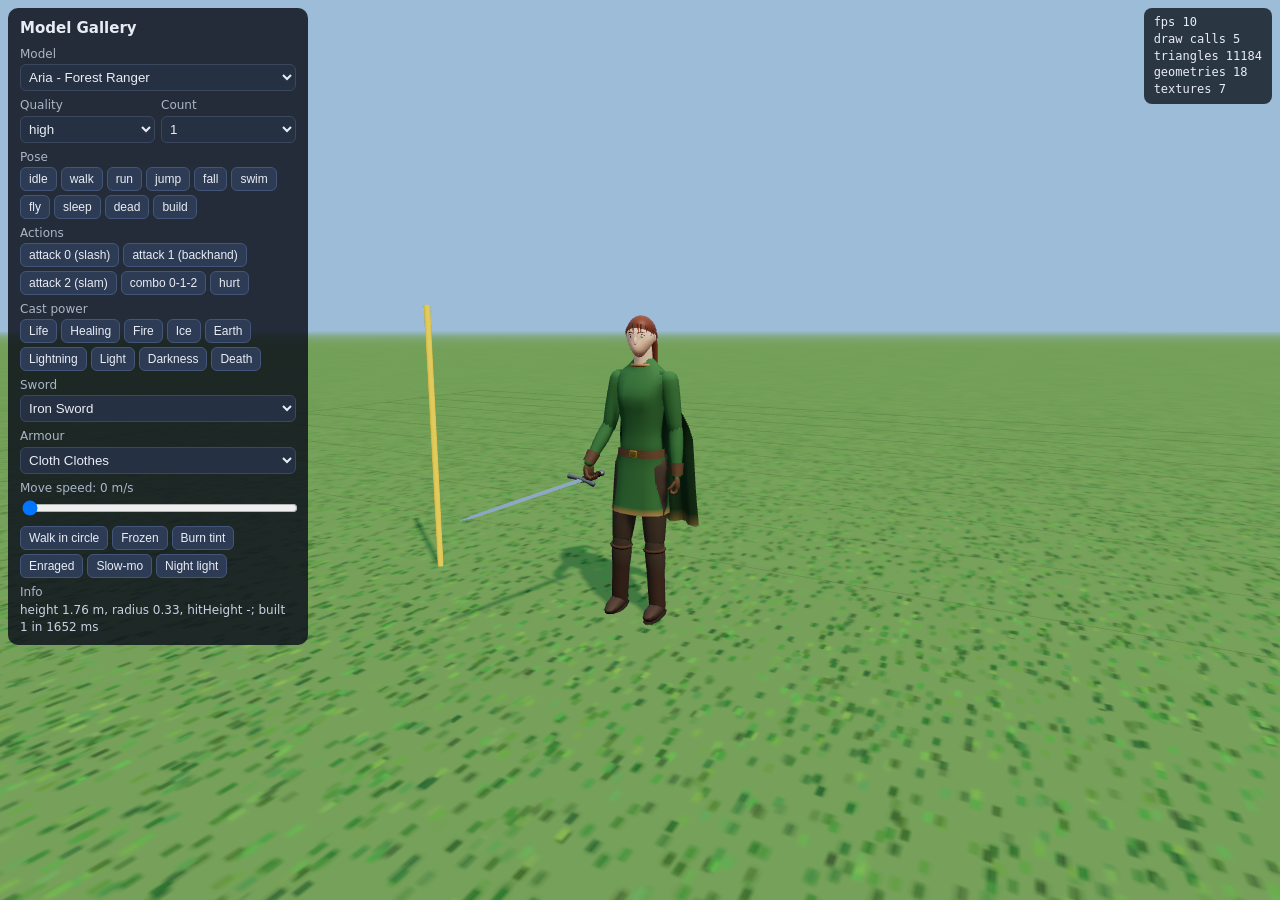
==== models-test.html @ 24b9a74f "Nine Planets Quest: 3D browser adventure game Nine worlds behind portals, temples with guardian boss" ====
<!doctype html>
<html lang="en">
<head>
<meta charset="utf-8">
<meta name="viewport" content="width=device-width, initial-scale=1">
<title>Nine Planets Quest - Model Gallery</title>
<style>
  html, body { margin: 0; height: 100%; overflow: hidden; background: #1b2230; font: 13px/1.35 system-ui, Segoe UI, sans-serif; color: #e8edf5; }
  #ui { position: absolute; left: 8px; top: 8px; width: 300px; max-height: calc(100% - 16px); overflow-y: auto; background: rgba(16, 20, 30, 0.86); border-radius: 10px; padding: 10px 12px; box-sizing: border-box; }
  #ui h1 { font-size: 15px; margin: 0 0 8px; }
  #ui label { display: block; margin: 6px 0 2px; color: #a9b6c9; font-size: 12px; }
  select, input[type=range] { width: 100%; box-sizing: border-box; }
  select { background: #263043; color: #e8edf5; border: 1px solid #3a475e; border-radius: 6px; padding: 4px; }
  .btns { display: flex; flex-wrap: wrap; gap: 4px; }
  button { background: #2e3b54; color: #e8edf5; border: 1px solid #44557a; border-radius: 6px; padding: 4px 8px; cursor: pointer; font-size: 12px; }
  button:hover { background: #3b4c6d; }
  button.on { background: #4a7a3a; border-color: #6aa050; }
  #stats { position: absolute; right: 8px; top: 8px; background: rgba(16, 20, 30, 0.8); border-radius: 8px; padding: 6px 10px; font: 12px/1.4 ui-monospace, Consolas, monospace; white-space: pre; }
  #err { position: absolute; left: 320px; bottom: 8px; right: 8px; color: #ffb0b0; font: 12px ui-monospace, monospace; white-space: pre-wrap; }
  .row { display: flex; gap: 6px; align-items: center; }
  .row > * { flex: 1; }
</style>
<script type="importmap">
{ "imports": { "three": "./vendor/three/build/three.module.js", "three/addons/": "./vendor/three/examples/jsm/" } }
</script>
</head>
<body>
<div id="ui">
  <h1>Model Gallery</h1>
  <label>Model</label>
  <select id="model"></select>
  <div class="row"><div><label>Quality</label><select id="quality"><option>high</option><option>low</option></select></div>
  <div><label>Count</label><select id="count"><option>1</option><option>9</option><option>30</option></select></div></div>
  <div id="poses"><label>Pose</label><div class="btns" id="poseBtns"></div></div>
  <div id="actions"><label>Actions</label><div class="btns" id="actBtns"></div></div>
  <div id="castsBox"><label>Cast power</label><div class="btns" id="castBtns"></div></div>
  <div id="gear">
    <label>Sword</label><select id="sword"></select>
    <label>Armour</label><select id="armor"></select>
  </div>
  <label>Move speed: <span id="spdv">0</span> m/s</label>
  <input type="range" id="speed" min="0" max="12" step="0.1" value="0">
  <div class="btns" style="margin-top:6px">
    <button id="walkAround">Walk in circle</button>
    <button id="frozen">Frozen</button>
    <button id="tint">Burn tint</button>
    <button id="enraged">Enraged</button>
    <button id="slow">Slow-mo</button>
    <button id="night">Night light</button>
  </div>
  <label>Info</label>
  <div id="info" style="font-size:12px;color:#c8d2e2"></div>
</div>
<div id="stats"></div>
<div id="err"></div>
<script type="module">
import * as THREE from 'three';
import { CHARACTERS, DIMENSIONS, NIGHT_CREATURES, SWORDS, ARMORS, POWERS } from './src/data.js';

const errEl = document.getElementById('err');
const logErr = (e) => { console.error(e); errEl.textContent += (e && e.stack ? e.stack : String(e)) + '\n'; };
window.addEventListener('error', (e) => logErr(e.error || e.message));

let Characters = {}, Enemies = {}, Bosses = {};
try { Characters = await import('./src/models/characters.js'); } catch (e) { logErr(e); }
try { Enemies = await import('./src/models/enemies.js'); } catch (e) { logErr(e); }
try { Bosses = await import('./src/models/bosses.js'); } catch (e) { logErr(e); }

// ---------------------------------------------------------------- renderer & scene
const quality0 = new URLSearchParams(location.search).get('q') || 'high';
const renderer = new THREE.WebGLRenderer({ antialias: quality0 === 'high', powerPreference: 'high-performance' });
renderer.outputColorSpace = THREE.SRGBColorSpace;
renderer.toneMapping = THREE.ACESFilmicToneMapping;
renderer.shadowMap.enabled = true; renderer.shadowMap.type = THREE.PCFSoftShadowMap;
renderer.setPixelRatio(Math.min(devicePixelRatio, quality0 === 'high' ? 1.5 : 1));
renderer.setSize(innerWidth, innerHeight);
document.body.prepend(renderer.domElement);
const scene = new THREE.Scene();
scene.background = new THREE.Color('#9cbcd8');
scene.fog = new THREE.Fog('#9cbcd8', 40, 140);
const camera = new THREE.PerspectiveCamera(65, innerWidth / innerHeight, 0.1, 1500);

// procedural sky environment for reflections
{
  const pm = new THREE.PMREMGenerator(renderer);
  const env = new THREE.Scene();
  const g = new THREE.SphereGeometry(10, 32, 16);
  const c = []; const p = g.attributes.position;
  for (let i = 0; i < p.count; i++) { const y = p.getY(i) / 10; const col = new THREE.Color().lerpColors(new THREE.Color('#6a5a48'), new THREE.Color('#9cc4ec'), THREE.MathUtils.smoothstep(y, -0.2, 0.3)); c.push(col.r, col.g, col.b); }
  g.setAttribute('color', new THREE.Float32BufferAttribute(c, 3));
  env.add(new THREE.Mesh(g, new THREE.MeshBasicMaterial({ side: THREE.BackSide, vertexColors: true })));
  const sunb = new THREE.Mesh(new THREE.SphereGeometry(1, 8, 8), new THREE.MeshBasicMaterial({ color: new THREE.Color(8, 7, 6) }));
  sunb.position.set(5, 6, 3); env.add(sunb);
  scene.environment = pm.fromScene(env, 0.04).texture;
}
const hemi = new THREE.HemisphereLight('#cfe2ff', '#5a4a38', 0.9);
scene.add(hemi);
const sun = new THREE.DirectionalLight('#fff1d6', 2.6);
sun.position.set(12, 20, 9);
sun.castShadow = true;
sun.shadow.mapSize.set(2048, 2048);
Object.assign(sun.shadow.camera, { left: -14, right: 14, top: 14, bottom: -14, near: 1, far: 70 });
sun.shadow.bias = -0.0004; sun.shadow.normalBias = 0.03;
scene.add(sun); scene.add(sun.target);
// ground
{
  const cv = document.createElement('canvas'); cv.width = cv.height = 512;
  const x = cv.getContext('2d');
  x.fillStyle = '#5b7a3a'; x.fillRect(0, 0, 512, 512);
  for (let i = 0; i < 9000; i++) { x.fillStyle = `hsl(${85 + Math.random() * 25},${35 + Math.random() * 20}%,${22 + Math.random() * 16}%)`; x.fillRect(Math.random() * 512, Math.random() * 512, 2, 4); }
  const t = new THREE.CanvasTexture(cv); t.wrapS = t.wrapT = THREE.RepeatWrapping; t.repeat.set(40, 40); t.colorSpace = THREE.SRGBColorSpace;
  const ground = new THREE.Mesh(new THREE.PlaneGeometry(300, 300), new THREE.MeshStandardMaterial({ map: t, roughness: 0.95 }));
  ground.rotation.x = -Math.PI / 2; ground.receiveShadow = true; scene.add(ground);
  const grid = new THREE.GridHelper(20, 20, 0x334422, 0x334422); grid.position.y = 0.002; grid.material.opacity = 0.25; grid.material.transparent = true; scene.add(grid);
  // 1.8 m reference pole
  const pole = new THREE.Mesh(new THREE.CylinderGeometry(0.02, 0.02, 1.8), new THREE.MeshStandardMaterial({ color: '#ffcc33' }));
  pole.position.set(-1.6, 0.9, 0); pole.castShadow = true; scene.add(pole);
  window.__pole = pole;
}

// ---------------------------------------------------------------- orbit camera
const orbit = { target: new THREE.Vector3(0, 1, 0), dist: 4.2, yaw: 0.5, pitch: 0.18 };
function placeCam() {
  orbit.pitch = Math.max(-0.2, Math.min(1.45, orbit.pitch));
  const c = Math.cos(orbit.pitch);
  camera.position.set(orbit.target.x + Math.sin(orbit.yaw) * c * orbit.dist, orbit.target.y + Math.sin(orbit.pitch) * orbit.dist, orbit.target.z + Math.cos(orbit.yaw) * c * orbit.dist);
  camera.lookAt(orbit.target);
}
let drag = null;
renderer.domElement.addEventListener('pointerdown', (e) => { drag = { x: e.clientX, y: e.clientY, b: e.button, shift: e.shiftKey }; renderer.domElement.setPointerCapture(e.pointerId); });
renderer.domElement.addEventListener('pointermove', (e) => {
  if (!drag) return;
  const dx = e.clientX - drag.x, dy = e.clientY - drag.y; drag.x = e.clientX; drag.y = e.clientY;
  if (drag.b === 2 || drag.shift) {
    const r = new THREE.Vector3().setFromMatrixColumn(camera.matrix, 0), u = new THREE.Vector3(0, 1, 0);
    orbit.target.addScaledVector(r, -dx * orbit.dist * 0.0015).addScaledVector(u, dy * orbit.dist * 0.0015);
  } else { orbit.yaw -= dx * 0.008; orbit.pitch += dy * 0.006; }
});
renderer.domElement.addEventListener('pointerup', () => (drag = null));
renderer.domElement.addEventListener('contextmenu', (e) => e.preventDefault());
renderer.domElement.addEventListener('wheel', (e) => { orbit.dist *= Math.exp(e.deltaY * 0.001); orbit.dist = Math.max(0.4, Math.min(80, orbit.dist)); }, { passive: true });
addEventListener('resize', () => { renderer.setSize(innerWidth, innerHeight); camera.aspect = innerWidth / innerHeight; camera.updateProjectionMatrix(); });

// ---------------------------------------------------------------- model list
const sel = document.getElementById('model');
const entries = [];
function group(label, items) {
  const og = document.createElement('optgroup'); og.label = label;
  for (const it of items) { const o = document.createElement('option'); o.value = entries.length; o.textContent = it.name; entries.push(it); og.appendChild(o); }
  sel.appendChild(og);
}
group('Heroes', CHARACTERS.map((c) => ({ name: `${c.name} - ${c.title}`, type: 'hero', def: c })));
group('NPCs', [
  { name: 'Merchant', type: 'npc', kind: 'merchant' },
  ...[1, 2, 3, 4, 5, 6, 7, 8].map((s) => ({ name: `Villager #${s}`, type: 'npc', kind: 'villager', seed: s })),
  ...DIMENSIONS.map((d, i) => ({ name: `${d.bandit.name} (bandit, ${d.name})`, type: 'npc', kind: 'bandit', outfit: d.bandit.outfit, seed: i + 1 })),
  ...DIMENSIONS.map((d, i) => ({ name: `${d.bandit.name} Captain (${d.name})`, type: 'npc', kind: 'bandit_captain', outfit: d.bandit.outfit, seed: i + 1 })),
]);
DIMENSIONS.forEach((d) => group(`Enemies - ${d.name}`, d.enemies.map((e) => ({ name: `${e.name} (${e.shape})`, type: 'enemy', def: e }))));
group('Night creatures', NIGHT_CREATURES.map((e) => ({ name: `${e.name} (${e.shape})`, type: 'enemy', def: e })));
group('Bosses', DIMENSIONS.map((d) => ({ name: `${d.boss.name}, ${d.boss.title} (${d.boss.shape})`, type: 'boss', def: d.boss })));
DIMENSIONS.forEach((d) => { if (d.temples) group(`Temple guardians - ${d.name}`, d.temples.map((t) => ({ name: `${t.boss.name}, ${t.boss.title} (${t.boss.shape}, ${t.name})`, type: 'boss', def: t.boss }))); });
group('Friendly summons', [['treant', 'Treant Buddy'], ['golem', 'Rock Golem'], ['golem', 'Snow Golem', '#e8eef4'], ['bird', 'Storm Bird'], ['phoenix', 'Fire Phoenix'], ['skeleton', 'Skeleton Army'], ['spirit', 'Shadow Clone', '#6a4aff']].map(([kind, name, color]) => ({ name: `${name} (summon ${kind})`, type: 'summon', kind, color })));

const swordSel = document.getElementById('sword');
swordSel.innerHTML = '<option value="-1">(none)</option>' + SWORDS.map((s, i) => `<option value="${i}">${s.name}</option>`).join('');
const armorSel = document.getElementById('armor');
armorSel.innerHTML = ARMORS.map((a, i) => `<option value="${i}">${a.name}</option>`).join('');
swordSel.value = 3;

// ---------------------------------------------------------------- spawning
let rigs = [], entry = null, walkAround = false, frozen = false, tint = false, enraged = false, slow = false;
const qualitySel = document.getElementById('quality'); qualitySel.value = quality0;
const countSel = document.getElementById('count');
function create(e) {
  const quality = qualitySel.value;
  if (e.type === 'hero') return Characters.createHero(e.def, { quality });
  if (e.type === 'npc') return Characters.createNPC(e.kind, { outfit: e.outfit, seed: e.seed || 1, quality });
  if (e.type === 'enemy') return Enemies.createEnemy(e.def, { quality });
  if (e.type === 'boss') return Bosses.createBoss(e.def, { quality });
  if (e.type === 'summon') return Enemies.createSummon(e.kind, { color: e.color, quality });
}
function spawn() {
  for (const r of rigs) { try { r.dispose(); } catch (e) { logErr(e); } }
  rigs = [];
  entry = entries[+sel.value];
  const n = +countSel.value;
  const t0 = performance.now();
  try {
    for (let i = 0; i < n; i++) {
      const r = create(entry);
      if (!r) throw new Error('create returned nothing');
      const cols = Math.ceil(Math.sqrt(n));
      const sp = Math.max(1.6, (r.radius || 0.5) * 2.8);
      r.root.position.set((i % cols - (cols - 1) / 2) * sp, 0, (Math.floor(i / cols) - (cols - 1) / 2) * sp);
      scene.add(r.root);
      rigs.push(r);
    }
  } catch (e) { logErr(e); }
  const buildMs = performance.now() - t0;
  buildUI();
  applyGear();
  const r = rigs[0];
  if (r) {
    const h = r.height || 1.8;
    orbit.target.set(0, h * 0.55, 0);
    orbit.dist = Math.max(2.6, h * 2.3) * (n > 1 ? 2.2 : 1);
    document.getElementById('info').textContent = `height ${(+h).toFixed(2)} m, radius ${(+r.radius).toFixed(2)}, hitHeight ${r.hitHeight !== undefined ? (+r.hitHeight).toFixed(2) : '-'}; built ${n} in ${buildMs.toFixed(0)} ms` + (r.moves ? `; moves: ${r.moves.join(', ')}` : '');
  }
  window.__rigs = rigs;
}
function applyGear() {
  for (const r of rigs) {
    if (r.setSword && entry.type === 'hero') { const i = +swordSel.value; r.setSword(i < 0 ? null : SWORDS[i]); }
    if (r.setArmor && entry.type === 'hero') r.setArmor(ARMORS[+armorSel.value]);
    if (r.setFrozen) r.setFrozen(frozen);
    if (r.setTint) r.setTint(tint ? (entry.type === 'summon' ? '#7dff8a' : '#ff6a1a') : null);
    if (r.setEnraged) r.setEnraged(enraged);
  }
}
function btn(parent, label, fn) { const b = document.createElement('button'); b.textContent = label; b.onclick = () => { try { fn(); } catch (e) { logErr(e); } }; parent.appendChild(b); return b; }
let curPose = 'idle';
function buildUI() {
  const pb = document.getElementById('poseBtns'), ab = document.getElementById('actBtns'), cb = document.getElementById('castBtns');
  pb.innerHTML = ''; ab.innerHTML = ''; cb.innerHTML = '';
  const human = entry.type === 'hero' || entry.type === 'npc';
  const poses = human ? ['idle', 'walk', 'run', 'jump', 'fall', 'swim', 'fly', 'sleep', 'dead', 'build'] : ['idle', 'move', 'dead'];
  for (const p of poses) btn(pb, p, () => { curPose = p; for (const r of rigs) r.setPose(p); if (p === 'walk' || p === 'move') setSpeed(human ? 1.5 : (entry.def.speed || 3)); if (p === 'run') setSpeed(6); if (p === 'idle') setSpeed(0); });
  document.getElementById('castsBox').style.display = human ? '' : 'none';
  document.getElementById('gear').style.display = entry.type === 'hero' ? '' : 'none';
  if (human) {
    ['attack 0 (slash)', 'attack 1 (backhand)', 'attack 2 (slam)'].forEach((l, i) => btn(ab, l, () => { for (const r of rigs) showTiming(r.attack(i)); }));
    btn(ab, 'combo 0-1-2', () => { let t = 0; for (const i of [0, 1, 2]) { setTimeout(() => { for (const r of rigs) showTiming(r.attack(i)); }, t * 1000); t += 0.5; } });
    for (const p of POWERS) btn(cb, p.name, () => { for (const r of rigs) showTiming(r.cast(p.id)); });
  } else if (entry.type === 'enemy' || entry.type === 'summon') {
    btn(ab, 'attack', () => { for (const r of rigs) showTiming(r.attack()); });
  } else if (entry.type === 'boss') {
    for (const m of rigs[0]?.moves || []) btn(ab, m, () => { for (const r of rigs) showTiming(r.play(m)); });
  }
  btn(ab, 'hurt', () => { for (const r of rigs) r.hurt(); });
}
const infoT = document.createElement('div'); document.getElementById('info').after(infoT);
function showTiming(t) { if (t) infoT.textContent = JSON.stringify(t, (k, v) => (typeof v === 'number' ? +v.toFixed(3) : v)); }
const spd = document.getElementById('speed'), spdv = document.getElementById('spdv');
function setSpeed(v) { spd.value = v; spdv.textContent = (+v).toFixed(1); for (const r of rigs) r.setMoveSpeed(+v); }
spd.oninput = () => setSpeed(spd.value);
sel.onchange = () => { spawn(); curPose = 'idle'; };
qualitySel.onchange = spawn; countSel.onchange = spawn;
swordSel.onchange = applyGear; armorSel.onchange = applyGear;
const tog = (id, fn) => { const b = document.getElementById(id); b.onclick = () => { b.classList.toggle('on'); fn(b.classList.contains('on')); }; };
tog('walkAround', (v) => { walkAround = v; if (!v) for (const r of rigs) { r.root.position.set(0, 0, 0); r.root.rotation.y = 0; } });
tog('frozen', (v) => { frozen = v; applyGear(); });
tog('tint', (v) => { tint = v; applyGear(); });
tog('enraged', (v) => { enraged = v; applyGear(); });
tog('slow', (v) => (slow = v));
tog('night', (v) => { sun.intensity = v ? 0.35 : 2.6; sun.color.set(v ? '#9fb4ff' : '#fff1d6'); hemi.intensity = v ? 0.25 : 0.9; scene.background.set(v ? '#0e1424' : '#9cbcd8'); scene.fog.color.copy(scene.background); renderer.toneMappingExposure = v ? 1.3 : 1; });

sel.value = 0;
spawn();

// ---------------------------------------------------------------- loop
const clock = new THREE.Clock();
const statsEl = document.getElementById('stats');
let fpsT = 0, frames = 0, fps = 0, ang = 0;
function loop() {
  requestAnimationFrame(loop);
  let dt = Math.min(clock.getDelta(), 0.1);
  frames++; fpsT += dt; if (fpsT > 0.5) { fps = frames / fpsT; frames = 0; fpsT = 0; }
  if (slow) dt *= 0.25;
  if (walkAround && rigs[0]) {
    const sp = +spd.value || 1.5, R = 3;
    ang += (sp / R) * dt;
    rigs[0].root.position.set(Math.cos(ang) * R, 0, Math.sin(ang) * R);
    rigs[0].root.rotation.y = -ang;
    orbit.target.lerp(new THREE.Vector3(rigs[0].root.position.x, orbit.target.y, rigs[0].root.position.z), 0.05);
  }
  for (const r of rigs) { try { r.update(dt); } catch (e) { logErr(e); rigs = []; } }
  placeCam();
  renderer.render(scene, camera);
  const i = renderer.info.render;
  statsEl.textContent = `fps ${fps.toFixed(0)}\ndraw calls ${i.calls}\ntriangles ${i.triangles}\ngeometries ${renderer.info.memory.geometries}\ntextures ${renderer.info.memory.textures}`;
}
loop();
// helpers for automated inspection: freeze the loop, step animations deterministically, render
let paused = false;
const _loop = loop;
function frame(dt) { for (const r of rigs) r.update(dt); placeCam(); renderer.render(scene, camera); }
window.__test = {
  THREE, scene, renderer, camera, orbit, get rigs() { return rigs; }, spawn, sel, setSpeed, entries, sun, create, placeCam, frame,
  pick(name) { const i = entries.findIndex((e) => e.name.toLowerCase().includes(name.toLowerCase())); if (i >= 0) { sel.value = i; spawn(); } return i; },
  // settle a pose then optionally run an action until time t (seconds) and render
  shot({ pose = 'idle', speed = 0, action = null, arg = 0, t = 0, settle = 1.0, view = null } = {}) {
    for (const r of rigs) { r.setMoveSpeed(speed); r.setPose(pose); }
    for (let i = 0; i < settle / 0.02; i++) frame(0.02);
    let info = null;
    if (action) for (const r of rigs) info = r[action](arg);
    for (let x = 0; x < t; x += 0.01) frame(0.01);
    if (view) Object.assign(orbit, view);
    frame(0);
    return info;
  },
  // filmstrip: render several moments of an animation into one grid image (for review)
  strip({ pose = 'idle', speed = 0, action = null, arg = 0, settle = 1.0, view = null, crop = 0.6, walk = 0 } = {}, times = [0, 0.1, 0.2, 0.3, 0.4, 0.5], cols = 3) {
    let out = document.getElementById('stripCanvas');
    if (!out) { out = document.createElement('canvas'); out.id = 'stripCanvas'; Object.assign(out.style, { position: 'fixed', left: 0, top: 0, width: '100%', height: '100%', zIndex: 10, background: '#000' }); document.body.appendChild(out); out.onclick = () => (out.style.display = 'none'); }
    out.width = innerWidth; out.height = innerHeight; out.style.display = '';
    const g = out.getContext('2d');
    const rows = Math.ceil(times.length / cols), cw = out.width / cols, ch = out.height / rows;
    if (view) Object.assign(orbit, view);
    for (const r of rigs) { r.setMoveSpeed(speed); r.setPose(pose); }
    for (let i = 0; i < settle / 0.02; i++) frame(0.02);
    let info = null;
    if (action) for (const r of rigs) info = typeof r[action] === 'function' ? r[action](arg) : null;
    let cur = 0;
    const src = renderer.domElement, sw = src.width * crop, sh = Math.min(src.height, sw * ch / cw);
    times.forEach((t, i) => {
      while (cur < t - 1e-6) { frame(0.01); cur += 0.01; }
      frame(0);
      g.drawImage(src, (src.width - sw) / 2, (src.height - sh) / 2, sw, sh, (i % cols) * cw, Math.floor(i / cols) * ch, cw, ch);
      g.fillStyle = '#fff'; g.font = '14px sans-serif'; g.fillText(t.toFixed(2) + 's', (i % cols) * cw + 6, Math.floor(i / cols) * ch + 18);
    });
    return info;
  },
  // contact sheet: one cell per model (names = substrings of the dropdown names)
  grid(names, cols = 3, opts = {}) {
    let out = document.getElementById('stripCanvas');
    if (!out) { out = document.createElement('canvas'); out.id = 'stripCanvas'; Object.assign(out.style, { position: 'fixed', left: 0, top: 0, width: '100vw', height: '100vh', zIndex: 10, background: '#000' }); document.body.appendChild(out); out.onclick = () => (out.style.display = 'none'); }
    const src = renderer.domElement;
    out.width = src.width; out.height = src.height; out.style.display = '';
    const g = out.getContext('2d'); g.clearRect(0, 0, out.width, out.height);
    const rows = Math.ceil(names.length / cols), cw = out.width / cols, ch = out.height / rows;
    names.forEach((nm, i) => {
      const idx = typeof nm === 'number' ? nm : entries.findIndex((e) => e.name.toLowerCase().includes(nm.toLowerCase()));
      sel.value = idx; spawn();
      const r = rigs[0]; const h = r.height || 1.8;
      if (opts.setup) opts.setup(r);
      r.setMoveSpeed(opts.speed || 0); r.setPose(opts.pose || 'idle');
      for (let k = 0; k < (opts.settle ?? 1) / 0.02; k++) frame(0.02);
      if (opts.action) { const m = typeof opts.arg === 'function' ? opts.arg(r) : opts.arg; r[opts.action](m); for (let x = 0; x < (opts.t || 0); x += 0.01) frame(0.01); }
      Object.assign(orbit, { target: new THREE.Vector3(0, h * (opts.ty || 0.5), 0), dist: Math.max(2.2, h * 1.9) * (opts.zoom || 1), yaw: opts.yaw ?? 0.7, pitch: opts.pitch ?? 0.2 });
      frame(0);
      const crop = opts.crop || 0.7, sw = src.width * crop, sh = Math.min(src.height, sw * ch / cw);
      g.drawImage(src, (src.width - sw) / 2, (src.height - sh) / 2, sw, sh, (i % cols) * cw, Math.floor(i / cols) * ch, cw, ch);
      g.fillStyle = '#fff'; g.font = (14 * devicePixelRatio) + 'px sans-serif'; g.fillText(entries[idx].name, (i % cols) * cw + 6, Math.floor(i / cols) * ch + 18 * devicePixelRatio);
    });
    return 'ok';
  },
  hideStrip() { const o = document.getElementById('stripCanvas'); if (o) o.style.display = 'none'; },
  ui(v) { document.getElementById('ui').style.display = v ? '' : 'none'; document.getElementById('err').style.display = v ? '' : 'none'; },
};
if (new URLSearchParams(location.search).get('ui') === '0') window.__test.ui(false);
</script>
</body>
</html>
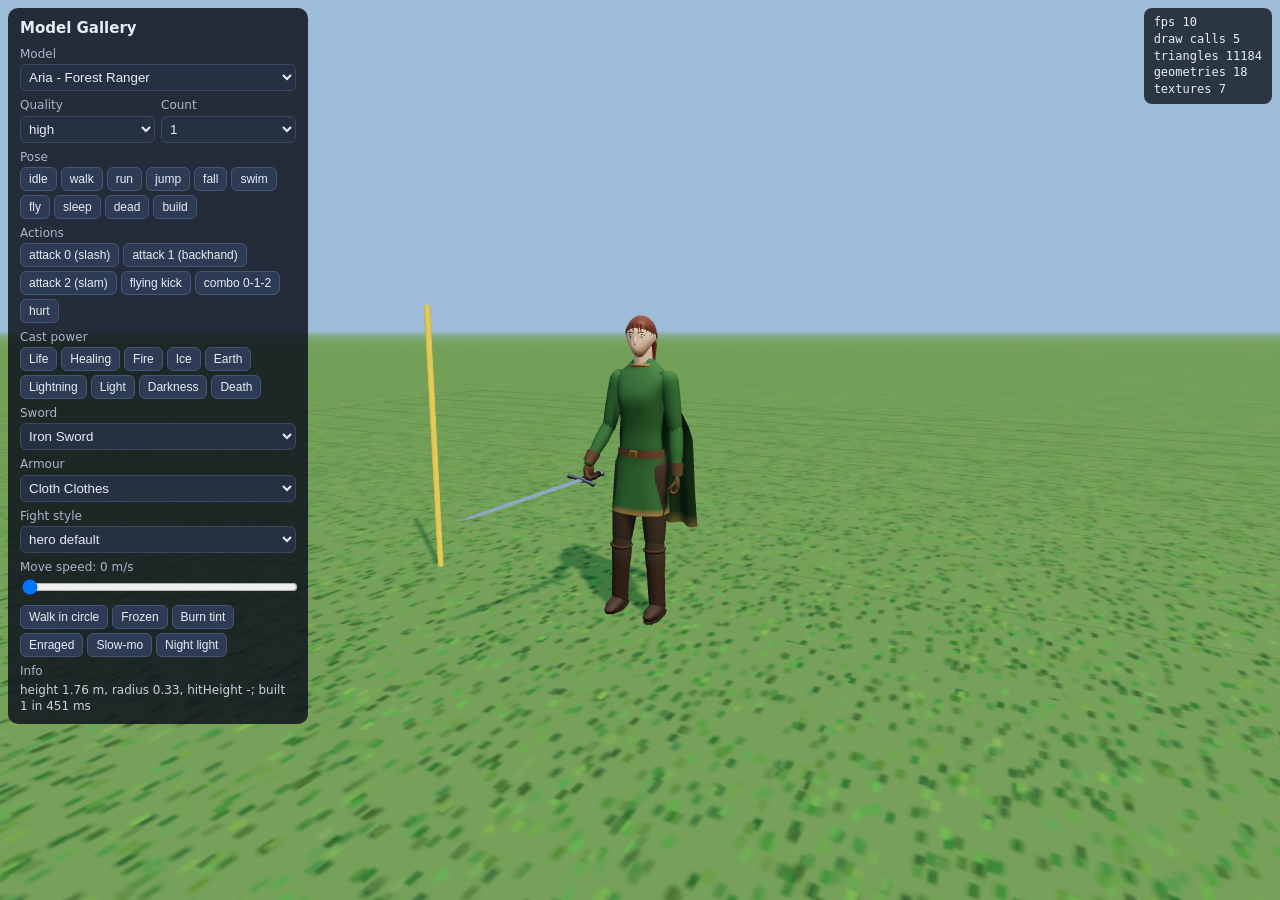
==== commit dd4e45a3: "Friendly people, animals, difficulty, farmer/cook food and the dojo - Home Base is safe: no monsters" ====
--- a/models-test.html
+++ b/models-test.html
@@ -37,6 +37,7 @@
   <div id="gear">
     <label>Sword</label><select id="sword"></select>
     <label>Armour</label><select id="armor"></select>
+    <label>Fight style</label><select id="style"><option value="default">hero default</option><option value="sword">sword</option><option value="fists">fists</option></select>
   </div>
   <label>Move speed: <span id="spdv">0</span> m/s</label>
   <input type="range" id="speed" min="0" max="12" step="0.1" value="0">
@@ -149,9 +150,10 @@
   for (const it of items) { const o = document.createElement('option'); o.value = entries.length; o.textContent = it.name; entries.push(it); og.appendChild(o); }
   sel.appendChild(og);
 }
-group('Heroes', CHARACTERS.map((c) => ({ name: `${c.name} - ${c.title}`, type: 'hero', def: c })));
+group('Heroes', [...CHARACTERS.map((c) => ({ name: `${c.name} - ${c.title}`+ (c.fightStyle === 'fists' ? ' (fists)' : ''), type: 'hero', def: c })), ...CHARACTERS.filter((c) => c.fightStyle === 'fists').map((c) => ({ name: `${c.name} - ${c.title} (sword style)`, type: 'hero', def: c, style: 'sword' }))]);
 group('NPCs', [
   { name: 'Merchant', type: 'npc', kind: 'merchant' },
+  { name: 'Sensei - Dojo Master (npc)', type: 'npc', kind: 'sensei' },
   ...[1, 2, 3, 4, 5, 6, 7, 8].map((s) => ({ name: `Villager #${s}`, type: 'npc', kind: 'villager', seed: s })),
   ...DIMENSIONS.map((d, i) => ({ name: `${d.bandit.name} (bandit, ${d.name})`, type: 'npc', kind: 'bandit', outfit: d.bandit.outfit, seed: i + 1 })),
   ...DIMENSIONS.map((d, i) => ({ name: `${d.bandit.name} Captain (${d.name})`, type: 'npc', kind: 'bandit_captain', outfit: d.bandit.outfit, seed: i + 1 })),
@@ -160,6 +162,8 @@
 group('Night creatures', NIGHT_CREATURES.map((e) => ({ name: `${e.name} (${e.shape})`, type: 'enemy', def: e })));
 group('Bosses', DIMENSIONS.map((d) => ({ name: `${d.boss.name}, ${d.boss.title} (${d.boss.shape})`, type: 'boss', def: d.boss })));
 DIMENSIONS.forEach((d) => { if (d.temples) group(`Temple guardians - ${d.name}`, d.temples.map((t) => ({ name: `${t.boss.name}, ${t.boss.title} (${t.boss.shape}, ${t.name})`, type: 'boss', def: t.boss }))); });
+group('Friendly people', ['healer', 'guide', 'smith', 'brewer', 'sage', 'guard', 'cook', 'bard', 'mapmaker', 'portalkeeper', 'fortune', 'banker', 'trainer', 'questgiver', 'tamer', 'watchman', 'knight', 'archer', 'mage', 'farmer', 'child', 'elder', 'traveler', 'fisher', 'miner', 'monk', 'explorer'].map((k) => ({ name: k[0].toUpperCase() + k.slice(1) + ' (friendly)', type: 'npc', kind: k, seed: 1 })));
+group('Animals', ['dog', 'cat', 'chicken', 'rabbit', 'deer', 'penguin'].map((k) => ({ name: k[0].toUpperCase() + k.slice(1) + ' (animal)', type: 'critter', kind: k, seed: 1 })));
 group('Friendly summons', [['treant', 'Treant Buddy'], ['golem', 'Rock Golem'], ['golem', 'Snow Golem', '#e8eef4'], ['bird', 'Storm Bird'], ['phoenix', 'Fire Phoenix'], ['skeleton', 'Skeleton Army'], ['spirit', 'Shadow Clone', '#6a4aff']].map(([kind, name, color]) => ({ name: `${name} (summon ${kind})`, type: 'summon', kind, color })));
 
 const swordSel = document.getElementById('sword');
@@ -179,6 +183,7 @@
   if (e.type === 'enemy') return Enemies.createEnemy(e.def, { quality });
   if (e.type === 'boss') return Bosses.createBoss(e.def, { quality });
   if (e.type === 'summon') return Enemies.createSummon(e.kind, { color: e.color, quality });
+  if (e.type === 'critter') return Enemies.createCritter(e.kind, { quality, seed: e.seed || 1 });
 }
 function spawn() {
   for (const r of rigs) { try { r.dispose(); } catch (e) { logErr(e); } }
@@ -213,6 +218,7 @@
   for (const r of rigs) {
     if (r.setSword && entry.type === 'hero') { const i = +swordSel.value; r.setSword(i < 0 ? null : SWORDS[i]); }
     if (r.setArmor && entry.type === 'hero') r.setArmor(ARMORS[+armorSel.value]);
+    if (r.setFightStyle && entry.type === 'hero') { const v = document.getElementById('style').value; r.setFightStyle(v === 'default' ? (entry.style || entry.def.fightStyle || 'sword') : v); }
     if (r.setFrozen) r.setFrozen(frozen);
     if (r.setTint) r.setTint(tint ? (entry.type === 'summon' ? '#7dff8a' : '#ff6a1a') : null);
     if (r.setEnraged) r.setEnraged(enraged);
@@ -230,9 +236,10 @@
   document.getElementById('gear').style.display = entry.type === 'hero' ? '' : 'none';
   if (human) {
     ['attack 0 (slash)', 'attack 1 (backhand)', 'attack 2 (slam)'].forEach((l, i) => btn(ab, l, () => { for (const r of rigs) showTiming(r.attack(i)); }));
+    if (rigs[0] && rigs[0].flyingKick) btn(ab, 'flying kick', () => { for (const r of rigs) showTiming(r.flyingKick()); });
     btn(ab, 'combo 0-1-2', () => { let t = 0; for (const i of [0, 1, 2]) { setTimeout(() => { for (const r of rigs) showTiming(r.attack(i)); }, t * 1000); t += 0.5; } });
     for (const p of POWERS) btn(cb, p.name, () => { for (const r of rigs) showTiming(r.cast(p.id)); });
-  } else if (entry.type === 'enemy' || entry.type === 'summon') {
+  } else if (entry.type === 'enemy' || entry.type === 'summon' || entry.type === 'critter') {
     btn(ab, 'attack', () => { for (const r of rigs) showTiming(r.attack()); });
   } else if (entry.type === 'boss') {
     for (const m of rigs[0]?.moves || []) btn(ab, m, () => { for (const r of rigs) showTiming(r.play(m)); });
@@ -246,7 +253,7 @@
 spd.oninput = () => setSpeed(spd.value);
 sel.onchange = () => { spawn(); curPose = 'idle'; };
 qualitySel.onchange = spawn; countSel.onchange = spawn;
-swordSel.onchange = applyGear; armorSel.onchange = applyGear;
+swordSel.onchange = applyGear; armorSel.onchange = applyGear; document.getElementById('style').onchange = applyGear;
 const tog = (id, fn) => { const b = document.getElementById(id); b.onclick = () => { b.classList.toggle('on'); fn(b.classList.contains('on')); }; };
 tog('walkAround', (v) => { walkAround = v; if (!v) for (const r of rigs) { r.root.position.set(0, 0, 0); r.root.rotation.y = 0; } });
 tog('frozen', (v) => { frozen = v; applyGear(); });
